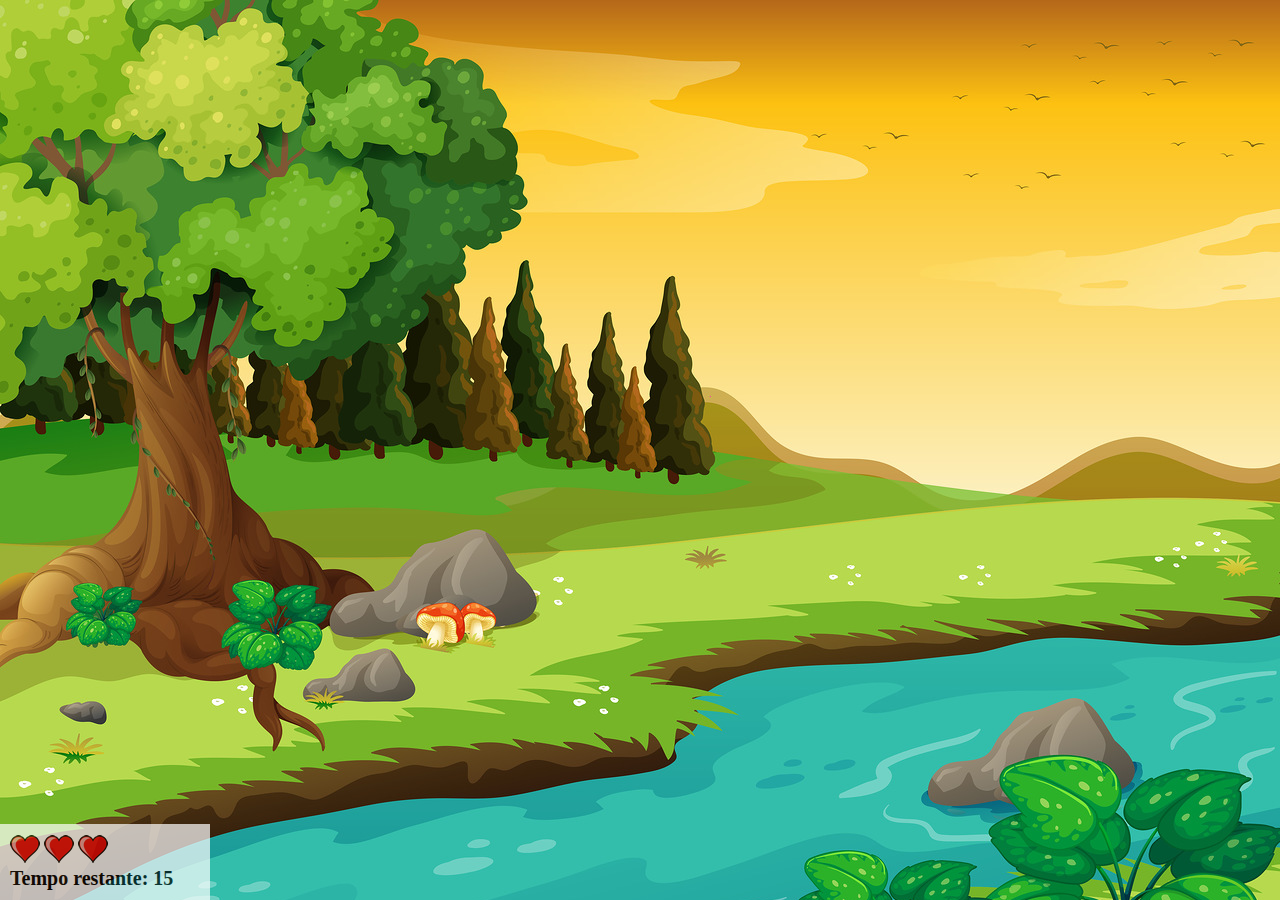
==== index.html @ 83cfcfcd "Add files via upload" ====
<html>

<head>
    <title></title>
    <link rel="stylesheet" href="style.css">

</head>

<body onresize="ajustaTamanhoTela()">

    <div class="painel">
        <div class="vidas">
            <img id="v1" src="images/coracao_cheio.png">
            <img id="v2" src="images/coracao_cheio.png">
            <img id="v3" src="images/coracao_cheio.png">
        </div>

        <div class="cronometro">Tempo restante: <span id="cronometro"></span></div>
    </div>

    <script src="main.js"></script>

    <script>
        document.getElementById('cronometro').innerHTML = tempo;

    </script>    

</body>

</html>
---- style.css ----
body {
    background-image: url(images/bg.jpg);
    background-repeat: no-repeat;
}
.mosquito1 {
    width: 50px;
    height: 50px;
}
.mosquito2 {
    width: 70px;
    height: 70px;
}
.mosquito3 {
    width: 90px;
    height: 90px;
}
.ladoA {
    transform: scaleX(1);
}
.ladoB {
    transform: scaleX(-1);
}
.painel {
    position: absolute;
    left: 0px;
    bottom: 0px;
    width: 190px;
    padding: 10px;    
    border-top: solid 1px #fff;
    background-color: #fff;
    opacity: 0.7;
}
.vidas {
    float: left;
}
.cronometro {
    float: left;
    font-size: 20px;
    font-weight: bold;
}
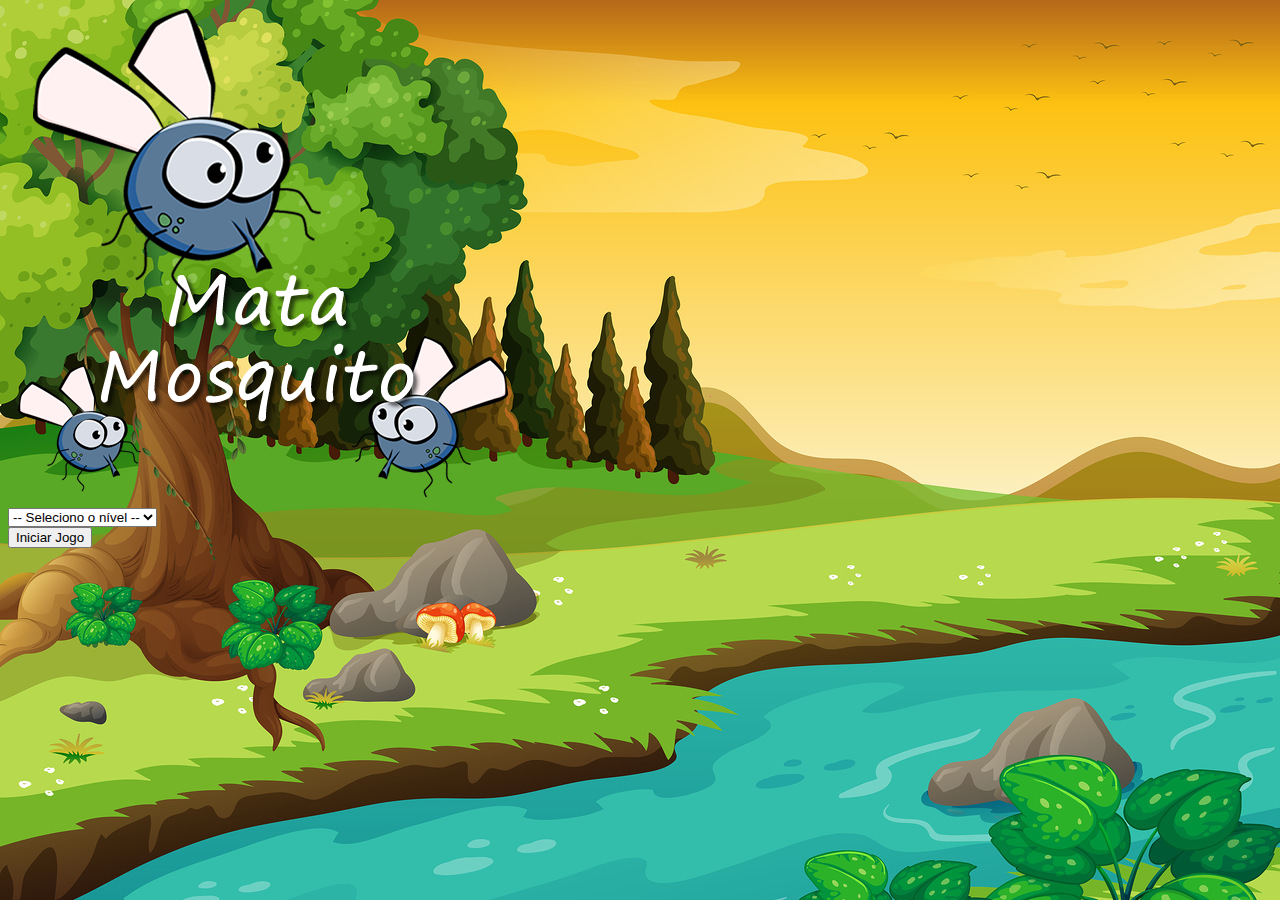
==== commit 2cc6e241: "Rename game.html to index.html" ====
--- a/index.html
+++ b/index.html
@@ -1,30 +1,49 @@
 <html>
 
 <head>
-    <title></title>
+    <title>Mata Mosquito</title>
     <link rel="stylesheet" href="style.css">
-
+    <link rel="stylesheet" href="https://cdn.jsdelivr.net/npm/bootstrap@4.6.2/dist/css/bootstrap.min.css"
+        integrity="sha384-xOolHFLEh07PJGoPkLv1IbcEPTNtaed2xpHsD9ESMhqIYd0nLMwNLD69Npy4HI+N" crossorigin="anonymous">
 </head>
 
-<body onresize="ajustaTamanhoTela()">
+<body>
 
-    <div class="painel">
-        <div class="vidas">
-            <img id="v1" src="images/coracao_cheio.png">
-            <img id="v2" src="images/coracao_cheio.png">
-            <img id="v3" src="images/coracao_cheio.png">
+    <div class="container">
+        <div class="row">
+            <div class="col">
+                <div class="d-flex justify-content-center">
+                    <img src="images/game.png" alt="">
+                </div>
+            </div>
         </div>
 
-        <div class="cronometro">Tempo restante: <span id="cronometro"></span></div>
+        <div class="row">
+            <div class="col">
+                <div class="d-flex justify-content-center">
+                    <div class="mb-2">
+                        <select class="form-control" id="nivel">
+                            <option value="">-- Seleciono o nível --</option>
+                            <option value="normal">Normal</option>
+                            <option value="dificil">Difícil</option>
+                            <option value="chuck-norris">Chuck Norris</option>
+                        </select>
+                    </div>
+                </div>
+            </div>
+        </div>
+
+        <div class="row">
+            <div class="col">
+                <div class="d-flex justify-content-center">
+                    <button type="button" onclick="iniciarJogo()" class="btn btn-danger btn-lg">
+                        Iniciar Jogo
+                    </button>
+                </div>
+            </div>
+        </div>
     </div>
-
-    <script src="main.js"></script>
-
-    <script>
-        document.getElementById('cronometro').innerHTML = tempo;
-
-    </script>    
-
+    <script src="js/main2.js"></script>
 </body>
 
-</html>+</html>
--- a/style.css
+++ b/style.css
@@ -1,3 +1,7 @@
+html {
+    cursor: url(images/mata_mosca.png) 30 30, auto;
+}
+
 body {
     background-image: url(images/bg.jpg);
     background-repeat: no-repeat;
@@ -37,4 +41,4 @@
     float: left;
     font-size: 20px;
     font-weight: bold;
-}+}
